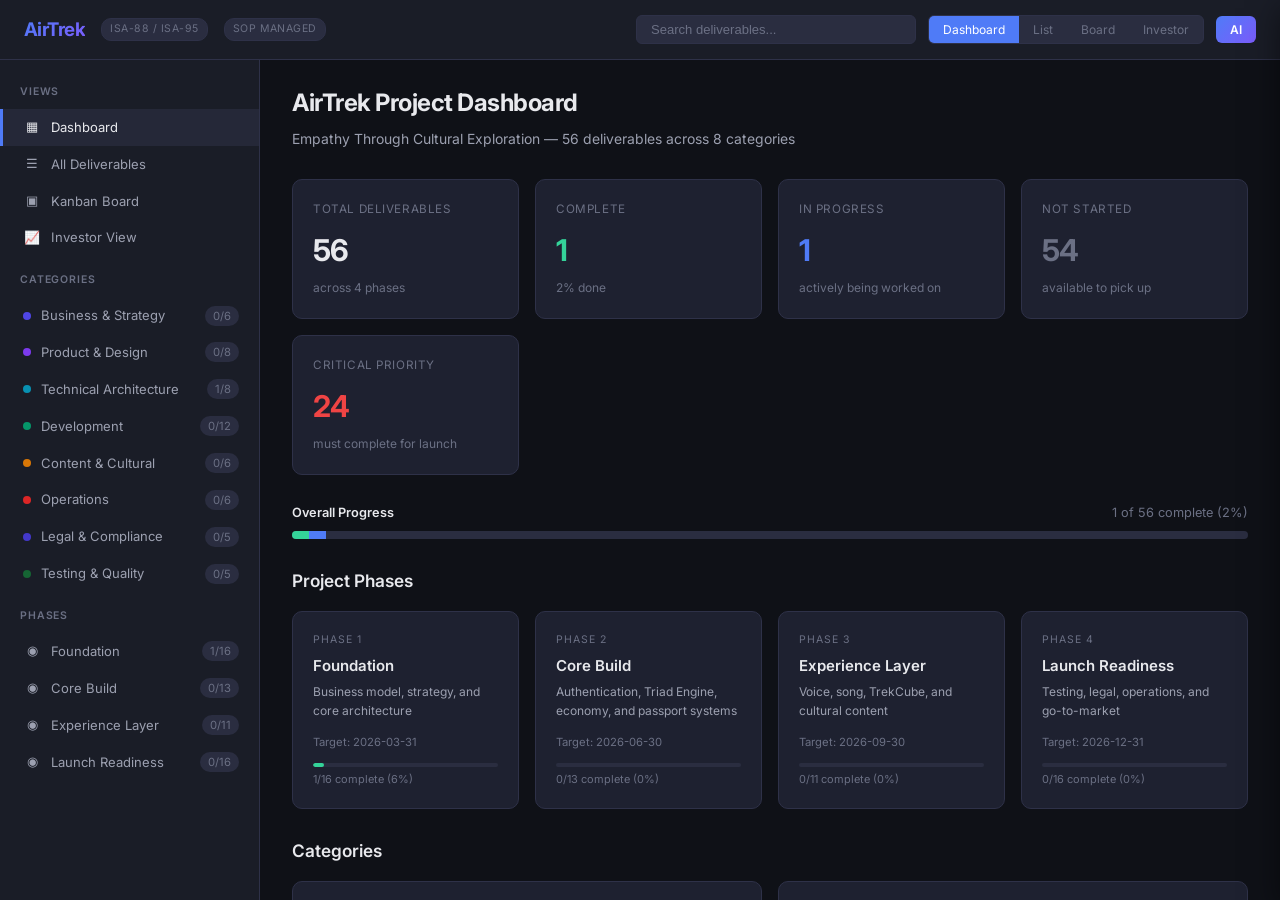
==== app/index.html @ cd808264 "Add AirTrek enterprise task tracker with ISA-88/ISA-95 SOP governance Enterprise web application sui" ====
<!DOCTYPE html>
<html lang="en">
<head>
  <meta charset="UTF-8">
  <meta name="viewport" content="width=device-width, initial-scale=1.0">
  <title>AirTrek — Enterprise Task Tracker</title>
  <link rel="preconnect" href="https://fonts.googleapis.com">
  <link rel="preconnect" href="https://fonts.gstatic.com" crossorigin>
  <link href="https://fonts.googleapis.com/css2?family=Inter:wght@400;500;600;700&family=JetBrains+Mono:wght@400;500&display=swap" rel="stylesheet">
  <link rel="stylesheet" href="css/styles.css">
  <link rel="stylesheet" href="css/chat.css">
</head>
<body>
  <div class="app-container">
    <!-- Top Bar -->
    <header class="topbar">
      <div class="topbar-left">
        <span class="topbar-logo">AirTrek</span>
        <span class="topbar-badge">ISA-88 / ISA-95</span>
        <span class="topbar-badge">SOP Managed</span>
      </div>
      <div class="topbar-right">
        <input type="text" class="topbar-search" placeholder="Search deliverables...">
        <div class="view-toggle">
          <button data-view="dashboard" class="active">Dashboard</button>
          <button data-view="list">List</button>
          <button data-view="kanban">Board</button>
          <button data-view="investor">Investor</button>
        </div>
        <button class="chat-toggle-btn" id="chatToggle" title="AI Assistant">AI</button>
      </div>
    </header>

    <!-- Sidebar -->
    <nav class="sidebar"></nav>

    <!-- Main Content -->
    <main class="main-content"></main>
  </div>

  <!-- Detail Panel -->
  <div class="detail-overlay"></div>
  <div class="detail-panel">
    <div class="detail-header">
      <div>
        <div class="detail-title"></div>
        <div class="detail-id"></div>
      </div>
      <button class="detail-close">&times;</button>
    </div>
    <div class="detail-body"></div>
  </div>

  <!-- Chat Window -->
  <div class="chat-window" id="chatWindow">
    <div class="chat-header">
      <span class="chat-title">AirTrek AI Assistant</span>
      <span class="chat-badge">WebLLM</span>
      <button class="chat-close" id="chatClose">&times;</button>
    </div>
    <div class="chat-messages" id="chatMessages">
      <div class="chat-msg system">
        <div class="chat-msg-content">
          Welcome to the AirTrek AI Assistant. I can help you understand
          deliverables, ISA-88 control narratives, project status, and
          the AirTrek architecture. Ask me anything about the project.
        </div>
      </div>
    </div>
    <div class="chat-input-area">
      <input type="text" class="chat-input" id="chatInput"
             placeholder="Ask about AirTrek deliverables...">
      <button class="chat-send" id="chatSend">Send</button>
    </div>
    <div class="chat-status" id="chatStatus">Ready</div>
  </div>

  <script src="js/app.js"></script>
  <script src="js/chat.js"></script>
</body>
</html>
---- app/css/styles.css ----
/* ============================================================
   AIRTREK ENTERPRISE TASK TRACKER
   Custom Application Suite
   ============================================================ */

/* --- Reset & Base --- */
*, *::before, *::after {
  box-sizing: border-box;
  margin: 0;
  padding: 0;
}

:root {
  --bg-primary: #0f1117;
  --bg-secondary: #1a1d27;
  --bg-card: #1e2130;
  --bg-hover: #252838;
  --bg-accent: #2a2d40;
  --border: #2e3148;
  --border-light: #3a3d52;
  --text-primary: #e8e9ed;
  --text-secondary: #9ca0b0;
  --text-muted: #6b7084;
  --accent-blue: #4F7BF7;
  --accent-purple: #7C5CFC;
  --accent-green: #34D399;
  --accent-orange: #F59E0B;
  --accent-red: #EF4444;
  --accent-cyan: #06B6D4;
  --accent-pink: #EC4899;
  --status-not-started: #6b7084;
  --status-in-progress: #4F7BF7;
  --status-complete: #34D399;
  --status-on-hold: #F59E0B;
  --status-in-review: #7C5CFC;
  --priority-critical: #EF4444;
  --priority-high: #F59E0B;
  --priority-medium: #4F7BF7;
  --priority-low: #6b7084;
  --radius-sm: 6px;
  --radius-md: 10px;
  --radius-lg: 16px;
  --shadow-sm: 0 1px 3px rgba(0,0,0,0.3);
  --shadow-md: 0 4px 12px rgba(0,0,0,0.4);
  --shadow-lg: 0 8px 30px rgba(0,0,0,0.5);
  --transition: 0.2s ease;
  --font-sans: 'Inter', -apple-system, BlinkMacSystemFont, 'Segoe UI', sans-serif;
  --font-mono: 'JetBrains Mono', 'Fira Code', monospace;
}

html {
  font-size: 15px;
  scroll-behavior: smooth;
}

body {
  font-family: var(--font-sans);
  background: var(--bg-primary);
  color: var(--text-primary);
  line-height: 1.6;
  min-height: 100vh;
  overflow-x: hidden;
}

a { color: var(--accent-blue); text-decoration: none; }
a:hover { text-decoration: underline; }

/* --- Layout --- */
.app-container {
  display: grid;
  grid-template-columns: 260px 1fr;
  grid-template-rows: 60px 1fr;
  min-height: 100vh;
}

/* --- Top Bar --- */
.topbar {
  grid-column: 1 / -1;
  background: var(--bg-secondary);
  border-bottom: 1px solid var(--border);
  display: flex;
  align-items: center;
  justify-content: space-between;
  padding: 0 24px;
  z-index: 100;
}

.topbar-left {
  display: flex;
  align-items: center;
  gap: 16px;
}

.topbar-logo {
  font-size: 1.25rem;
  font-weight: 700;
  letter-spacing: -0.03em;
  background: linear-gradient(135deg, var(--accent-blue), var(--accent-purple));
  -webkit-background-clip: text;
  background-clip: text;
  -webkit-text-fill-color: transparent;
}

.topbar-badge {
  font-size: 0.7rem;
  padding: 2px 8px;
  border-radius: 10px;
  background: var(--bg-accent);
  color: var(--text-muted);
  border: 1px solid var(--border);
  text-transform: uppercase;
  letter-spacing: 0.05em;
}

.topbar-right {
  display: flex;
  align-items: center;
  gap: 12px;
}

.topbar-search {
  background: var(--bg-accent);
  border: 1px solid var(--border);
  border-radius: var(--radius-sm);
  padding: 6px 14px;
  color: var(--text-primary);
  font-size: 0.87rem;
  width: 280px;
  outline: none;
  transition: border-color var(--transition);
}

.topbar-search:focus {
  border-color: var(--accent-blue);
}

.topbar-search::placeholder {
  color: var(--text-muted);
}

/* --- View Toggle --- */
.view-toggle {
  display: flex;
  background: var(--bg-accent);
  border-radius: var(--radius-sm);
  border: 1px solid var(--border);
  overflow: hidden;
}

.view-toggle button {
  background: none;
  border: none;
  color: var(--text-muted);
  padding: 6px 14px;
  font-size: 0.8rem;
  cursor: pointer;
  transition: all var(--transition);
  font-family: var(--font-sans);
}

.view-toggle button:hover {
  color: var(--text-secondary);
  background: var(--bg-hover);
}

.view-toggle button.active {
  background: var(--accent-blue);
  color: white;
}

/* --- Sidebar --- */
.sidebar {
  background: var(--bg-secondary);
  border-right: 1px solid var(--border);
  padding: 16px 0;
  overflow-y: auto;
}

.sidebar-section {
  margin-bottom: 8px;
}

.sidebar-section-title {
  font-size: 0.7rem;
  text-transform: uppercase;
  letter-spacing: 0.08em;
  color: var(--text-muted);
  padding: 8px 20px;
  font-weight: 600;
}

.sidebar-item {
  display: flex;
  align-items: center;
  gap: 10px;
  padding: 8px 20px;
  cursor: pointer;
  transition: all var(--transition);
  font-size: 0.87rem;
  color: var(--text-secondary);
  border-left: 3px solid transparent;
}

.sidebar-item:hover {
  background: var(--bg-hover);
  color: var(--text-primary);
}

.sidebar-item.active {
  background: var(--bg-hover);
  color: var(--text-primary);
  border-left-color: var(--accent-blue);
}

.sidebar-item .count {
  margin-left: auto;
  font-size: 0.75rem;
  color: var(--text-muted);
  background: var(--bg-accent);
  padding: 1px 8px;
  border-radius: 10px;
}

.sidebar-dot {
  width: 8px;
  height: 8px;
  border-radius: 50%;
  flex-shrink: 0;
}

.sidebar-icon {
  width: 18px;
  height: 18px;
  display: flex;
  align-items: center;
  justify-content: center;
  font-size: 0.85rem;
  flex-shrink: 0;
}

/* --- Main Content --- */
.main-content {
  padding: 24px 32px;
  overflow-y: auto;
  max-height: calc(100vh - 60px);
}

/* --- Dashboard View --- */
.dashboard-header {
  margin-bottom: 28px;
}

.dashboard-header h1 {
  font-size: 1.6rem;
  font-weight: 700;
  letter-spacing: -0.02em;
  margin-bottom: 6px;
}

.dashboard-header p {
  color: var(--text-secondary);
  font-size: 0.93rem;
}

/* --- Stat Cards --- */
.stats-grid {
  display: grid;
  grid-template-columns: repeat(auto-fit, minmax(200px, 1fr));
  gap: 16px;
  margin-bottom: 28px;
}

.stat-card {
  background: var(--bg-card);
  border: 1px solid var(--border);
  border-radius: var(--radius-md);
  padding: 20px;
  transition: all var(--transition);
}

.stat-card:hover {
  border-color: var(--border-light);
  transform: translateY(-1px);
}

.stat-label {
  font-size: 0.78rem;
  color: var(--text-muted);
  text-transform: uppercase;
  letter-spacing: 0.05em;
  margin-bottom: 8px;
}

.stat-value {
  font-size: 2rem;
  font-weight: 700;
  letter-spacing: -0.03em;
}

.stat-sub {
  font-size: 0.8rem;
  color: var(--text-muted);
  margin-top: 4px;
}

/* --- Progress Bar --- */
.progress-bar-container {
  margin-bottom: 28px;
}

.progress-bar-label {
  display: flex;
  justify-content: space-between;
  margin-bottom: 8px;
  font-size: 0.85rem;
}

.progress-bar-label span:first-child {
  font-weight: 600;
}

.progress-bar-label span:last-child {
  color: var(--text-muted);
}

.progress-bar {
  height: 8px;
  background: var(--bg-accent);
  border-radius: 4px;
  overflow: hidden;
  display: flex;
}

.progress-segment {
  height: 100%;
  transition: width 0.5s ease;
}

.progress-segment.complete { background: var(--accent-green); }
.progress-segment.in-progress { background: var(--accent-blue); }
.progress-segment.in-review { background: var(--accent-purple); }

/* --- Phase Timeline --- */
.phase-timeline {
  display: grid;
  grid-template-columns: repeat(4, 1fr);
  gap: 16px;
  margin-bottom: 28px;
}

.phase-card {
  background: var(--bg-card);
  border: 1px solid var(--border);
  border-radius: var(--radius-md);
  padding: 20px;
  position: relative;
  cursor: pointer;
  transition: all var(--transition);
}

.phase-card:hover {
  border-color: var(--accent-blue);
  transform: translateY(-2px);
}

.phase-card.active {
  border-color: var(--accent-blue);
  box-shadow: 0 0 0 1px var(--accent-blue);
}

.phase-number {
  font-size: 0.7rem;
  color: var(--text-muted);
  text-transform: uppercase;
  letter-spacing: 0.1em;
  margin-bottom: 6px;
}

.phase-name {
  font-size: 1rem;
  font-weight: 600;
  margin-bottom: 4px;
}

.phase-desc {
  font-size: 0.8rem;
  color: var(--text-secondary);
  margin-bottom: 12px;
}

.phase-target {
  font-size: 0.75rem;
  color: var(--text-muted);
}

.phase-progress {
  margin-top: 12px;
}

.phase-progress-bar {
  height: 4px;
  background: var(--bg-accent);
  border-radius: 2px;
  overflow: hidden;
}

.phase-progress-fill {
  height: 100%;
  background: var(--accent-green);
  border-radius: 2px;
  transition: width 0.5s ease;
}

.phase-progress-text {
  font-size: 0.73rem;
  color: var(--text-muted);
  margin-top: 4px;
}

/* --- Category Cards --- */
.category-grid {
  display: grid;
  grid-template-columns: repeat(auto-fill, minmax(320px, 1fr));
  gap: 16px;
  margin-bottom: 28px;
}

.category-card {
  background: var(--bg-card);
  border: 1px solid var(--border);
  border-radius: var(--radius-md);
  padding: 20px;
  cursor: pointer;
  transition: all var(--transition);
}

.category-card:hover {
  border-color: var(--border-light);
  transform: translateY(-2px);
  box-shadow: var(--shadow-md);
}

.category-card-header {
  display: flex;
  align-items: center;
  gap: 12px;
  margin-bottom: 10px;
}

.category-icon {
  width: 36px;
  height: 36px;
  border-radius: var(--radius-sm);
  display: flex;
  align-items: center;
  justify-content: center;
  font-size: 1.1rem;
  flex-shrink: 0;
}

.category-title {
  font-weight: 600;
  font-size: 1rem;
}

.category-desc {
  font-size: 0.83rem;
  color: var(--text-secondary);
  margin-bottom: 14px;
  line-height: 1.5;
}

.category-stats {
  display: flex;
  gap: 12px;
  margin-bottom: 12px;
}

.category-stat {
  font-size: 0.78rem;
  display: flex;
  align-items: center;
  gap: 4px;
}

.category-stat .dot {
  width: 6px;
  height: 6px;
  border-radius: 50%;
}

.category-progress {
  height: 4px;
  background: var(--bg-accent);
  border-radius: 2px;
  overflow: hidden;
}

.category-progress-fill {
  height: 100%;
  border-radius: 2px;
  transition: width 0.5s ease;
}

.category-audience {
  display: flex;
  gap: 6px;
  margin-top: 10px;
  flex-wrap: wrap;
}

.audience-tag {
  font-size: 0.68rem;
  padding: 2px 8px;
  border-radius: 10px;
  background: var(--bg-accent);
  color: var(--text-muted);
  border: 1px solid var(--border);
  text-transform: capitalize;
}

/* --- Deliverable List --- */
.section-header {
  display: flex;
  align-items: center;
  justify-content: space-between;
  margin-bottom: 16px;
  margin-top: 8px;
}

.section-title {
  font-size: 1.15rem;
  font-weight: 600;
}

.section-count {
  font-size: 0.83rem;
  color: var(--text-muted);
}

.filter-bar {
  display: flex;
  gap: 8px;
  margin-bottom: 16px;
  flex-wrap: wrap;
}

.filter-btn {
  background: var(--bg-accent);
  border: 1px solid var(--border);
  border-radius: var(--radius-sm);
  padding: 5px 14px;
  font-size: 0.8rem;
  color: var(--text-secondary);
  cursor: pointer;
  transition: all var(--transition);
  font-family: var(--font-sans);
}

.filter-btn:hover {
  border-color: var(--border-light);
  color: var(--text-primary);
}

.filter-btn.active {
  background: var(--accent-blue);
  border-color: var(--accent-blue);
  color: white;
}

/* --- Deliverable Table --- */
.deliverable-table {
  width: 100%;
  border-collapse: separate;
  border-spacing: 0;
}

.deliverable-table th {
  text-align: left;
  font-size: 0.73rem;
  text-transform: uppercase;
  letter-spacing: 0.06em;
  color: var(--text-muted);
  padding: 10px 14px;
  border-bottom: 1px solid var(--border);
  font-weight: 600;
  white-space: nowrap;
  cursor: pointer;
  user-select: none;
}

.deliverable-table th:hover {
  color: var(--text-secondary);
}

.deliverable-table td {
  padding: 12px 14px;
  border-bottom: 1px solid var(--border);
  font-size: 0.87rem;
  vertical-align: middle;
}

.deliverable-table tr {
  transition: background var(--transition);
  cursor: pointer;
}

.deliverable-table tbody tr:hover {
  background: var(--bg-hover);
}

.deliverable-id {
  font-family: var(--font-mono);
  font-size: 0.78rem;
  color: var(--text-muted);
}

.deliverable-title-cell {
  font-weight: 500;
}

.deliverable-title-cell .subtitle {
  font-size: 0.78rem;
  color: var(--text-muted);
  font-weight: 400;
  margin-top: 2px;
}

/* --- Status Badge --- */
.status-badge {
  display: inline-flex;
  align-items: center;
  gap: 5px;
  padding: 3px 10px;
  border-radius: 12px;
  font-size: 0.75rem;
  font-weight: 500;
  white-space: nowrap;
}

.status-badge .dot {
  width: 6px;
  height: 6px;
  border-radius: 50%;
}

.status-badge.not-started { background: rgba(107,112,132,0.15); color: var(--status-not-started); }
.status-badge.not-started .dot { background: var(--status-not-started); }

.status-badge.in-progress { background: rgba(79,123,247,0.15); color: var(--status-in-progress); }
.status-badge.in-progress .dot { background: var(--status-in-progress); }

.status-badge.complete { background: rgba(52,211,153,0.15); color: var(--status-complete); }
.status-badge.complete .dot { background: var(--status-complete); }

.status-badge.on-hold { background: rgba(245,158,11,0.15); color: var(--status-on-hold); }
.status-badge.on-hold .dot { background: var(--status-on-hold); }

.status-badge.in-review { background: rgba(124,92,252,0.15); color: var(--status-in-review); }
.status-badge.in-review .dot { background: var(--status-in-review); }

/* --- Priority Badge --- */
.priority-badge {
  font-size: 0.73rem;
  padding: 2px 8px;
  border-radius: 4px;
  font-weight: 500;
  text-transform: capitalize;
}

.priority-badge.critical { background: rgba(239,68,68,0.15); color: var(--priority-critical); }
.priority-badge.high { background: rgba(245,158,11,0.15); color: var(--priority-high); }
.priority-badge.medium { background: rgba(79,123,247,0.15); color: var(--priority-medium); }
.priority-badge.low { background: rgba(107,112,132,0.15); color: var(--priority-low); }

/* --- Effort Badge --- */
.effort-badge {
  font-size: 0.73rem;
  color: var(--text-muted);
}

/* --- Detail Panel (Slide Over) --- */
.detail-overlay {
  position: fixed;
  inset: 0;
  background: rgba(0,0,0,0.5);
  z-index: 200;
  opacity: 0;
  pointer-events: none;
  transition: opacity var(--transition);
}

.detail-overlay.open {
  opacity: 1;
  pointer-events: all;
}

.detail-panel {
  position: fixed;
  top: 0;
  right: 0;
  width: 560px;
  max-width: 90vw;
  height: 100vh;
  background: var(--bg-secondary);
  border-left: 1px solid var(--border);
  z-index: 201;
  transform: translateX(100%);
  transition: transform 0.3s ease;
  overflow-y: auto;
  box-shadow: var(--shadow-lg);
}

.detail-panel.open {
  transform: translateX(0);
}

.detail-header {
  padding: 20px 24px;
  border-bottom: 1px solid var(--border);
  display: flex;
  align-items: flex-start;
  justify-content: space-between;
  gap: 16px;
  position: sticky;
  top: 0;
  background: var(--bg-secondary);
  z-index: 1;
}

.detail-close {
  background: none;
  border: none;
  color: var(--text-muted);
  cursor: pointer;
  font-size: 1.2rem;
  padding: 4px;
  line-height: 1;
  flex-shrink: 0;
}

.detail-close:hover {
  color: var(--text-primary);
}

.detail-title {
  font-size: 1.2rem;
  font-weight: 600;
  line-height: 1.3;
}

.detail-id {
  font-family: var(--font-mono);
  font-size: 0.78rem;
  color: var(--text-muted);
  margin-top: 4px;
}

.detail-body {
  padding: 24px;
}

.detail-section {
  margin-bottom: 24px;
}

.detail-section-title {
  font-size: 0.73rem;
  text-transform: uppercase;
  letter-spacing: 0.08em;
  color: var(--text-muted);
  margin-bottom: 8px;
  font-weight: 600;
}

.detail-meta-grid {
  display: grid;
  grid-template-columns: 1fr 1fr;
  gap: 16px;
}

.detail-meta-item label {
  display: block;
  font-size: 0.73rem;
  text-transform: uppercase;
  letter-spacing: 0.06em;
  color: var(--text-muted);
  margin-bottom: 4px;
  font-weight: 600;
}

.detail-description {
  font-size: 0.9rem;
  color: var(--text-secondary);
  line-height: 1.6;
}

.detail-plain-language {
  background: var(--bg-card);
  border: 1px solid var(--border);
  border-radius: var(--radius-md);
  padding: 16px;
  font-size: 0.88rem;
  color: var(--text-primary);
  line-height: 1.6;
}

.detail-plain-language::before {
  content: "In plain language:";
  display: block;
  font-size: 0.73rem;
  text-transform: uppercase;
  letter-spacing: 0.06em;
  color: var(--accent-cyan);
  margin-bottom: 6px;
  font-weight: 600;
}

.detail-tags {
  display: flex;
  gap: 6px;
  flex-wrap: wrap;
}

.detail-tag {
  font-size: 0.73rem;
  padding: 3px 10px;
  border-radius: 12px;
  background: var(--bg-accent);
  color: var(--text-muted);
  border: 1px solid var(--border);
}

.detail-dependency {
  display: flex;
  align-items: center;
  gap: 8px;
  padding: 8px 12px;
  background: var(--bg-card);
  border: 1px solid var(--border);
  border-radius: var(--radius-sm);
  margin-bottom: 6px;
  font-size: 0.85rem;
  cursor: pointer;
  transition: all var(--transition);
}

.detail-dependency:hover {
  border-color: var(--border-light);
  background: var(--bg-hover);
}

.detail-dependency .dep-status {
  width: 8px;
  height: 8px;
  border-radius: 50%;
  flex-shrink: 0;
}

/* --- Control Narrative in detail --- */
.cn-list {
  display: flex;
  flex-direction: column;
  gap: 6px;
}

.cn-item {
  display: flex;
  align-items: center;
  gap: 10px;
  padding: 8px 12px;
  background: var(--bg-card);
  border: 1px solid var(--border);
  border-radius: var(--radius-sm);
  font-size: 0.83rem;
}

.cn-item-id {
  font-family: var(--font-mono);
  font-size: 0.73rem;
  color: var(--accent-cyan);
  white-space: nowrap;
}

.cn-item-name {
  color: var(--text-primary);
}

.cn-item-trigger {
  margin-left: auto;
  font-size: 0.73rem;
  color: var(--text-muted);
  font-family: var(--font-mono);
}

/* --- Kanban View --- */
.kanban-container {
  display: flex;
  gap: 16px;
  overflow-x: auto;
  padding-bottom: 16px;
}

.kanban-column {
  min-width: 300px;
  max-width: 340px;
  flex-shrink: 0;
}

.kanban-column-header {
  display: flex;
  align-items: center;
  gap: 8px;
  padding: 12px 0;
  margin-bottom: 8px;
  border-bottom: 2px solid var(--border);
}

.kanban-column-header .dot {
  width: 10px;
  height: 10px;
  border-radius: 50%;
}

.kanban-column-header h3 {
  font-size: 0.87rem;
  font-weight: 600;
}

.kanban-column-header .count {
  font-size: 0.78rem;
  color: var(--text-muted);
  margin-left: auto;
}

.kanban-card {
  background: var(--bg-card);
  border: 1px solid var(--border);
  border-radius: var(--radius-md);
  padding: 14px 16px;
  margin-bottom: 8px;
  cursor: pointer;
  transition: all var(--transition);
}

.kanban-card:hover {
  border-color: var(--border-light);
  transform: translateY(-1px);
  box-shadow: var(--shadow-sm);
}

.kanban-card-id {
  font-family: var(--font-mono);
  font-size: 0.7rem;
  color: var(--text-muted);
  margin-bottom: 4px;
}

.kanban-card-title {
  font-size: 0.87rem;
  font-weight: 500;
  margin-bottom: 8px;
}

.kanban-card-meta {
  display: flex;
  align-items: center;
  gap: 8px;
}

.kanban-card-category {
  font-size: 0.7rem;
  padding: 2px 8px;
  border-radius: 8px;
  color: white;
}

/* --- Investor View --- */
.investor-hero {
  background: linear-gradient(135deg, rgba(79,123,247,0.1), rgba(124,92,252,0.1));
  border: 1px solid var(--border);
  border-radius: var(--radius-lg);
  padding: 40px;
  margin-bottom: 32px;
  text-align: center;
}

.investor-hero h1 {
  font-size: 2rem;
  font-weight: 700;
  margin-bottom: 10px;
  letter-spacing: -0.03em;
}

.investor-hero p {
  font-size: 1.05rem;
  color: var(--text-secondary);
  max-width: 600px;
  margin: 0 auto;
}

.investor-kpi-grid {
  display: grid;
  grid-template-columns: repeat(4, 1fr);
  gap: 16px;
  margin-bottom: 32px;
}

.investor-kpi {
  background: var(--bg-card);
  border: 1px solid var(--border);
  border-radius: var(--radius-md);
  padding: 24px;
  text-align: center;
}

.investor-kpi .value {
  font-size: 2.4rem;
  font-weight: 700;
  letter-spacing: -0.03em;
}

.investor-kpi .label {
  font-size: 0.83rem;
  color: var(--text-muted);
  margin-top: 4px;
}

.investor-roadmap {
  margin-bottom: 32px;
}

.investor-roadmap h2 {
  font-size: 1.3rem;
  font-weight: 600;
  margin-bottom: 20px;
}

.roadmap-phase {
  display: flex;
  gap: 20px;
  margin-bottom: 20px;
  align-items: flex-start;
}

.roadmap-marker {
  display: flex;
  flex-direction: column;
  align-items: center;
  gap: 0;
  flex-shrink: 0;
  width: 40px;
}

.roadmap-dot {
  width: 16px;
  height: 16px;
  border-radius: 50%;
  border: 3px solid var(--border);
  background: var(--bg-secondary);
  flex-shrink: 0;
}

.roadmap-dot.active {
  border-color: var(--accent-blue);
  background: var(--accent-blue);
}

.roadmap-dot.complete {
  border-color: var(--accent-green);
  background: var(--accent-green);
}

.roadmap-line {
  width: 2px;
  height: 60px;
  background: var(--border);
}

.roadmap-content {
  flex: 1;
  background: var(--bg-card);
  border: 1px solid var(--border);
  border-radius: var(--radius-md);
  padding: 20px;
}

.roadmap-content h3 {
  font-size: 1rem;
  font-weight: 600;
  margin-bottom: 4px;
}

.roadmap-content p {
  font-size: 0.87rem;
  color: var(--text-secondary);
  margin-bottom: 10px;
}

.roadmap-content .date {
  font-size: 0.78rem;
  color: var(--text-muted);
}

/* --- Scrollbar --- */
::-webkit-scrollbar {
  width: 6px;
  height: 6px;
}

::-webkit-scrollbar-track {
  background: transparent;
}

::-webkit-scrollbar-thumb {
  background: var(--border);
  border-radius: 3px;
}

::-webkit-scrollbar-thumb:hover {
  background: var(--border-light);
}

/* --- Responsive --- */
@media (max-width: 1024px) {
  .app-container {
    grid-template-columns: 1fr;
  }
  .sidebar {
    display: none;
  }
  .phase-timeline {
    grid-template-columns: repeat(2, 1fr);
  }
  .investor-kpi-grid {
    grid-template-columns: repeat(2, 1fr);
  }
}

@media (max-width: 768px) {
  .main-content {
    padding: 16px;
  }
  .phase-timeline {
    grid-template-columns: 1fr;
  }
  .category-grid {
    grid-template-columns: 1fr;
  }
  .investor-kpi-grid {
    grid-template-columns: 1fr 1fr;
  }
  .detail-panel {
    width: 100vw;
  }
  .topbar-search {
    width: 160px;
  }
}

/* --- Empty State --- */
.empty-state {
  text-align: center;
  padding: 60px 20px;
  color: var(--text-muted);
}

.empty-state h3 {
  font-size: 1.1rem;
  margin-bottom: 8px;
  color: var(--text-secondary);
}

/* --- Loading Animation --- */
@keyframes fadeIn {
  from { opacity: 0; transform: translateY(8px); }
  to { opacity: 1; transform: translateY(0); }
}

.animate-in {
  animation: fadeIn 0.3s ease forwards;
}

.animate-in:nth-child(1) { animation-delay: 0.02s; }
.animate-in:nth-child(2) { animation-delay: 0.04s; }
.animate-in:nth-child(3) { animation-delay: 0.06s; }
.animate-in:nth-child(4) { animation-delay: 0.08s; }
.animate-in:nth-child(5) { animation-delay: 0.1s; }
.animate-in:nth-child(6) { animation-delay: 0.12s; }
.animate-in:nth-child(7) { animation-delay: 0.14s; }
.animate-in:nth-child(8) { animation-delay: 0.16s; }
---- app/css/chat.css ----
/* ============================================================
   AIRTREK — AI Chat Window Styles
   WebLLM Agent Interface
   ============================================================ */

.chat-toggle-btn {
  background: linear-gradient(135deg, var(--accent-blue), var(--accent-purple));
  border: none;
  color: white;
  padding: 6px 14px;
  border-radius: var(--radius-sm);
  font-size: 0.8rem;
  font-weight: 600;
  cursor: pointer;
  font-family: var(--font-sans);
  transition: all var(--transition);
}

.chat-toggle-btn:hover {
  opacity: 0.9;
  transform: scale(1.02);
}

/* --- Chat Window --- */
.chat-window {
  position: fixed;
  bottom: 20px;
  right: 20px;
  width: 400px;
  max-width: calc(100vw - 40px);
  height: 520px;
  max-height: calc(100vh - 100px);
  background: var(--bg-secondary);
  border: 1px solid var(--border);
  border-radius: var(--radius-lg);
  box-shadow: var(--shadow-lg);
  z-index: 300;
  display: none;
  flex-direction: column;
  overflow: hidden;
}

.chat-window.open {
  display: flex;
}

.chat-header {
  display: flex;
  align-items: center;
  gap: 8px;
  padding: 14px 16px;
  border-bottom: 1px solid var(--border);
  background: var(--bg-card);
  flex-shrink: 0;
}

.chat-title {
  font-weight: 600;
  font-size: 0.9rem;
}

.chat-badge {
  font-size: 0.65rem;
  padding: 2px 6px;
  border-radius: 8px;
  background: rgba(79,123,247,0.15);
  color: var(--accent-blue);
  font-weight: 600;
  text-transform: uppercase;
  letter-spacing: 0.05em;
}

.chat-close {
  margin-left: auto;
  background: none;
  border: none;
  color: var(--text-muted);
  cursor: pointer;
  font-size: 1.2rem;
  padding: 2px 6px;
  line-height: 1;
}

.chat-close:hover {
  color: var(--text-primary);
}

/* --- Messages --- */
.chat-messages {
  flex: 1;
  overflow-y: auto;
  padding: 16px;
  display: flex;
  flex-direction: column;
  gap: 12px;
}

.chat-msg {
  display: flex;
  flex-direction: column;
  max-width: 85%;
}

.chat-msg.user {
  align-self: flex-end;
}

.chat-msg.assistant,
.chat-msg.system {
  align-self: flex-start;
}

.chat-msg-content {
  padding: 10px 14px;
  border-radius: 12px;
  font-size: 0.85rem;
  line-height: 1.5;
  word-wrap: break-word;
}

.chat-msg.user .chat-msg-content {
  background: var(--accent-blue);
  color: white;
  border-bottom-right-radius: 4px;
}

.chat-msg.assistant .chat-msg-content {
  background: var(--bg-card);
  border: 1px solid var(--border);
  color: var(--text-primary);
  border-bottom-left-radius: 4px;
}

.chat-msg.system .chat-msg-content {
  background: rgba(6,182,212,0.08);
  border: 1px solid rgba(6,182,212,0.2);
  color: var(--text-secondary);
  font-size: 0.8rem;
  border-radius: 8px;
  max-width: 100%;
}

.chat-msg-label {
  font-size: 0.68rem;
  color: var(--text-muted);
  margin-bottom: 4px;
  text-transform: uppercase;
  letter-spacing: 0.05em;
  font-weight: 600;
}

.chat-msg.user .chat-msg-label {
  text-align: right;
}

/* --- Typing indicator --- */
.chat-typing {
  display: flex;
  gap: 4px;
  padding: 10px 14px;
  background: var(--bg-card);
  border: 1px solid var(--border);
  border-radius: 12px;
  border-bottom-left-radius: 4px;
  align-self: flex-start;
}

.chat-typing span {
  width: 6px;
  height: 6px;
  border-radius: 50%;
  background: var(--text-muted);
  animation: chatTyping 1.2s infinite;
}

.chat-typing span:nth-child(2) { animation-delay: 0.2s; }
.chat-typing span:nth-child(3) { animation-delay: 0.4s; }

@keyframes chatTyping {
  0%, 60%, 100% { opacity: 0.3; transform: scale(0.8); }
  30% { opacity: 1; transform: scale(1); }
}

/* --- Input --- */
.chat-input-area {
  display: flex;
  gap: 8px;
  padding: 12px 16px;
  border-top: 1px solid var(--border);
  background: var(--bg-card);
  flex-shrink: 0;
}

.chat-input {
  flex: 1;
  background: var(--bg-accent);
  border: 1px solid var(--border);
  border-radius: var(--radius-sm);
  padding: 8px 12px;
  color: var(--text-primary);
  font-size: 0.85rem;
  font-family: var(--font-sans);
  outline: none;
  transition: border-color var(--transition);
}

.chat-input:focus {
  border-color: var(--accent-blue);
}

.chat-input::placeholder {
  color: var(--text-muted);
}

.chat-send {
  background: var(--accent-blue);
  border: none;
  color: white;
  padding: 8px 16px;
  border-radius: var(--radius-sm);
  font-size: 0.83rem;
  font-weight: 500;
  cursor: pointer;
  font-family: var(--font-sans);
  transition: all var(--transition);
  white-space: nowrap;
}

.chat-send:hover {
  background: #3d6ce6;
}

.chat-send:disabled {
  opacity: 0.5;
  cursor: not-allowed;
}

/* --- Status bar --- */
.chat-status {
  font-size: 0.68rem;
  padding: 4px 16px 6px;
  color: var(--text-muted);
  background: var(--bg-card);
  border-top: 1px solid var(--border);
  text-align: center;
  flex-shrink: 0;
}

.chat-status.loading {
  color: var(--accent-orange);
}

.chat-status.ready {
  color: var(--accent-green);
}

.chat-status.error {
  color: var(--accent-red);
}

/* --- Code blocks in chat --- */
.chat-msg-content pre {
  background: var(--bg-primary);
  border: 1px solid var(--border);
  border-radius: 6px;
  padding: 8px 10px;
  font-family: var(--font-mono);
  font-size: 0.78rem;
  overflow-x: auto;
  margin: 6px 0;
}

.chat-msg-content code {
  font-family: var(--font-mono);
  font-size: 0.8rem;
  background: rgba(0,0,0,0.2);
  padding: 1px 4px;
  border-radius: 3px;
}

/* --- Responsive --- */
@media (max-width: 768px) {
  .chat-window {
    bottom: 0;
    right: 0;
    width: 100vw;
    height: 60vh;
    border-radius: var(--radius-lg) var(--radius-lg) 0 0;
    max-width: 100vw;
  }
}
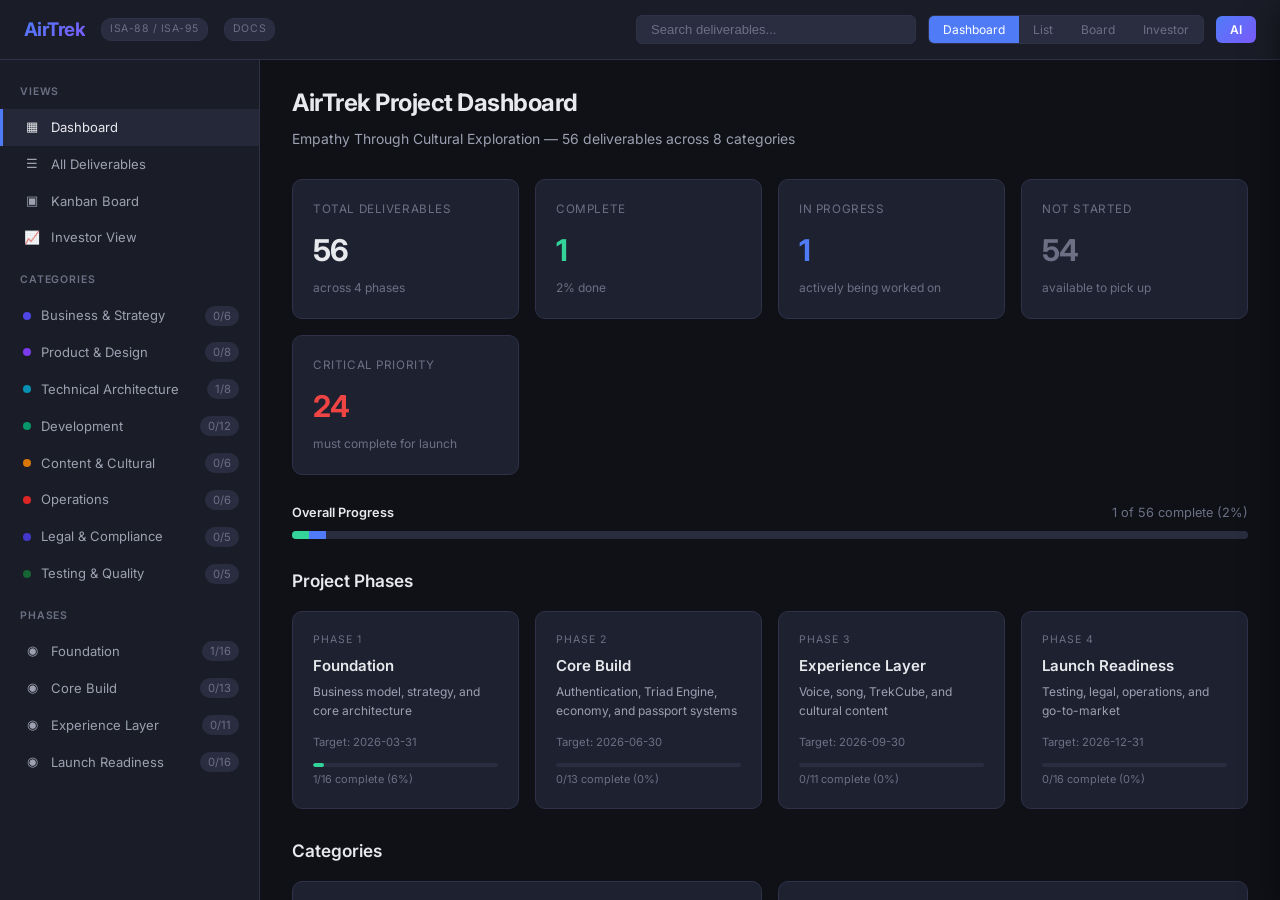
==== commit 271adebc: "Add GitHub Pages landing page, markdown document viewer, and site routing Root index.html provides l" ====
--- a/app/index.html
+++ b/app/index.html
@@ -15,9 +15,9 @@
     <!-- Top Bar -->
     <header class="topbar">
       <div class="topbar-left">
-        <span class="topbar-logo">AirTrek</span>
+        <a href="../index.html" style="text-decoration:none"><span class="topbar-logo">AirTrek</span></a>
         <span class="topbar-badge">ISA-88 / ISA-95</span>
-        <span class="topbar-badge">SOP Managed</span>
+        <a href="../docs.html" class="topbar-badge" style="text-decoration:none;cursor:pointer;">Docs</a>
       </div>
       <div class="topbar-right">
         <input type="text" class="topbar-search" placeholder="Search deliverables...">
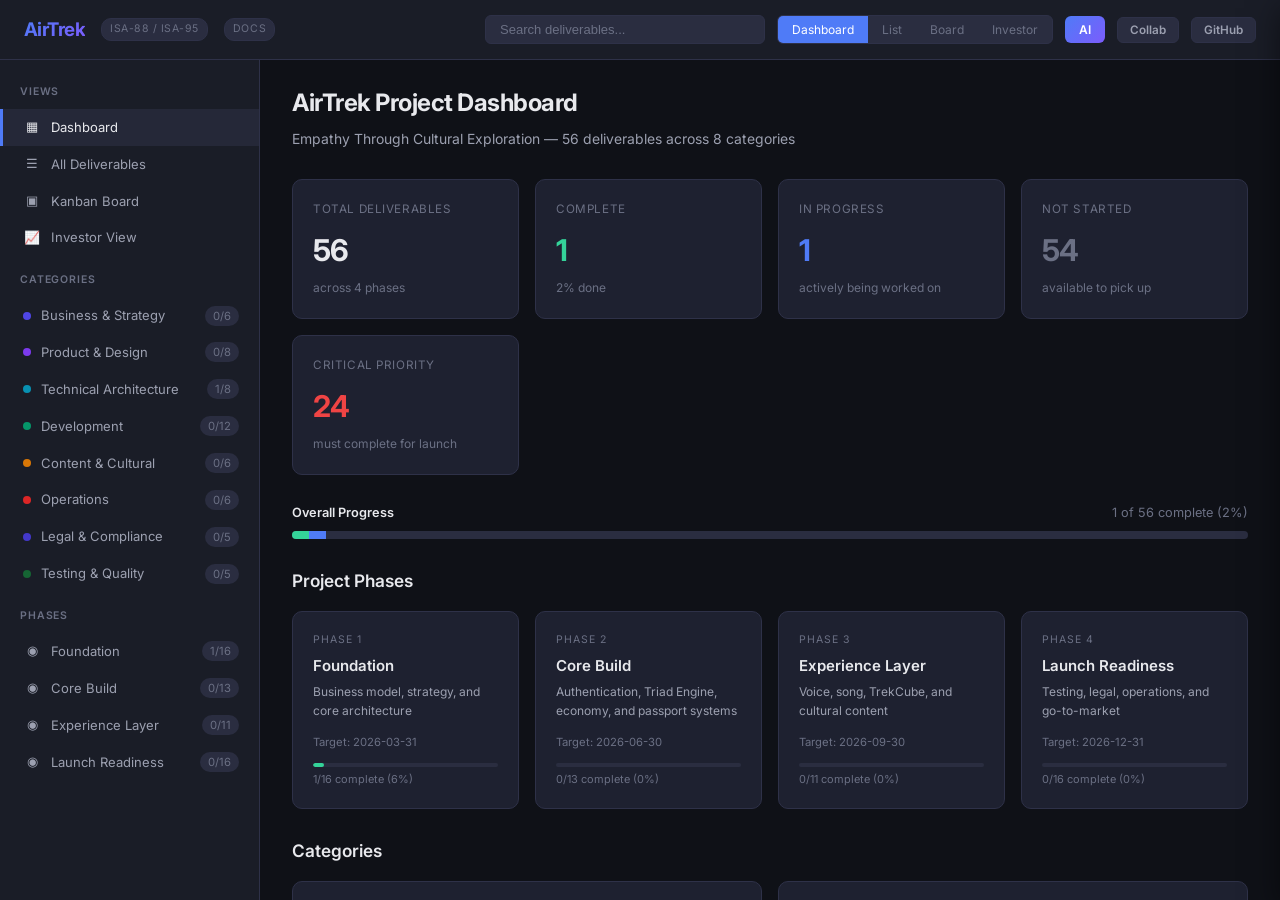
==== commit e68bc2c0: "Add collaborative chat, WebLLM engine, and GitHub reader tools - Collab Chat (collab.js): WebRTC P2P" ====
--- a/app/index.html
+++ b/app/index.html
@@ -9,6 +9,7 @@
   <link href="https://fonts.googleapis.com/css2?family=Inter:wght@400;500;600;700&family=JetBrains+Mono:wght@400;500&display=swap" rel="stylesheet">
   <link rel="stylesheet" href="css/styles.css">
   <link rel="stylesheet" href="css/chat.css">
+  <link rel="stylesheet" href="css/tools.css">
 </head>
 <body>
   <div class="app-container">
@@ -28,6 +29,8 @@
           <button data-view="investor">Investor</button>
         </div>
         <button class="chat-toggle-btn" id="chatToggle" title="AI Assistant">AI</button>
+        <button class="tool-btn" id="collabToggle" title="Collaborative Chat">Collab</button>
+        <button class="tool-btn" id="githubToggle" title="GitHub Reader">GitHub</button>
       </div>
     </header>
 
@@ -75,7 +78,91 @@
     <div class="chat-status" id="chatStatus">Ready</div>
   </div>
 
+  <!-- Collab Chat Panel -->
+  <div class="tool-panel" id="collabPanel">
+    <div class="tool-panel-header">
+      <span class="tool-panel-title">Collab Chat</span>
+      <span class="tool-panel-badge collab-badge">P2P</span>
+      <button class="tool-panel-close" id="collabClose">&times;</button>
+    </div>
+
+    <div class="collab-tabs">
+      <button class="collab-tab active" data-tab="collabChatPane">Chat</button>
+      <button class="collab-tab" data-tab="collabConnectPane">Connect</button>
+    </div>
+
+    <!-- Chat Pane -->
+    <div class="collab-tab-pane active" id="collabChatPane">
+      <div class="collab-name-row">
+        <span class="collab-name-label">Name:</span>
+        <input type="text" class="collab-name-input" id="collabName" placeholder="Your display name">
+      </div>
+      <div class="collab-users" id="collabUsers"></div>
+      <div class="collab-messages" id="collabMessages"></div>
+      <div class="collab-input-area">
+        <input type="text" class="collab-input" id="collabInput" placeholder="Type a message...">
+        <button class="collab-send" id="collabSend">Send</button>
+      </div>
+    </div>
+
+    <!-- Connect Pane (WebRTC) -->
+    <div class="collab-tab-pane" id="collabConnectPane">
+      <div class="collab-connect">
+        <div class="collab-connect-section">
+          <h4>Create a Room</h4>
+          <p>Generate an offer code and share it with a peer to connect directly via WebRTC.</p>
+          <button class="collab-connect-btn" id="collabCreate">Create Room</button>
+          <textarea id="collabOffer" placeholder="Offer code will appear here..." style="display:none"></textarea>
+        </div>
+        <div class="collab-connect-section">
+          <h4>Join a Room</h4>
+          <p>Paste the offer code from the host, then click Join. Share the answer code back.</p>
+          <textarea id="collabAnswer" placeholder="Paste offer code here, or answer code will appear..."></textarea>
+          <button class="collab-connect-btn" id="collabJoin">Join Room</button>
+        </div>
+        <div class="collab-connect-section">
+          <h4>Accept Answer</h4>
+          <p>If you are the host, paste the answer code from the joiner to complete the connection.</p>
+          <button class="collab-connect-btn" id="collabAccept">Accept Answer</button>
+        </div>
+      </div>
+    </div>
+
+    <div class="collab-status" id="collabStatus">Initializing...</div>
+  </div>
+
+  <!-- GitHub Reader Panel -->
+  <div class="tool-panel" id="githubPanel">
+    <div class="tool-panel-header">
+      <span class="tool-panel-title">GitHub Reader</span>
+      <span class="tool-panel-badge gh-badge">API</span>
+      <button class="tool-panel-close" id="githubClose">&times;</button>
+    </div>
+    <div class="gh-body">
+      <div class="gh-input-bar">
+        <input type="text" class="gh-repo-input" id="ghRepoInput"
+               placeholder="owner/repo or GitHub URL" value="teslasolar/AirTrekDeliverables">
+        <button class="gh-load-btn" id="ghLoadBtn">Load</button>
+      </div>
+      <div class="gh-repo-header" id="ghRepoHeader" style="display:none">
+        <div class="gh-repo-name" id="ghRepoName"></div>
+        <div class="gh-repo-meta" id="ghRepoMeta"></div>
+        <div class="gh-repo-desc" id="ghRepoDesc"></div>
+      </div>
+      <div class="gh-breadcrumb" id="ghBreadcrumb" style="display:none"></div>
+      <div class="gh-file-list" id="ghFileList"></div>
+      <div class="gh-file-viewer" id="ghFileViewer">
+        <div class="gh-file-info" id="ghFileInfo"></div>
+        <pre class="gh-code" id="ghCode"></pre>
+      </div>
+    </div>
+    <div class="gh-status" id="ghStatus">Enter a repository to browse</div>
+  </div>
+
   <script src="js/app.js"></script>
   <script src="js/chat.js"></script>
+  <script src="js/webllm.js"></script>
+  <script src="js/collab.js"></script>
+  <script src="js/github.js"></script>
 </body>
 </html>
--- a/app/css/tools.css
+++ b/app/css/tools.css
@@ -0,0 +1,362 @@
+/* ============================================================
+   AIRTREK — Tool Panel Styles
+   Collab Chat, GitHub Reader, WebLLM controls
+   ============================================================ */
+
+/* --- Shared Toggle Buttons (top bar) --- */
+.tool-btn {
+  background: var(--bg-accent);
+  border: 1px solid var(--border);
+  color: var(--text-secondary);
+  padding: 5px 12px;
+  border-radius: var(--radius-sm);
+  font-size: 0.78rem;
+  font-weight: 600;
+  cursor: pointer;
+  font-family: var(--font-sans);
+  transition: all var(--transition);
+  white-space: nowrap;
+}
+.tool-btn:hover {
+  border-color: var(--border-light);
+  color: var(--text-primary);
+  background: var(--bg-hover);
+}
+
+/* --- Shared Tool Panel --- */
+.tool-panel {
+  position: fixed;
+  top: 0; right: 0;
+  width: 460px; max-width: 95vw;
+  height: 100vh;
+  background: var(--bg-secondary);
+  border-left: 1px solid var(--border);
+  z-index: 250;
+  display: none;
+  flex-direction: column;
+  box-shadow: -4px 0 30px rgba(0,0,0,0.5);
+  transform: translateX(100%);
+  transition: transform 0.25s ease;
+}
+.tool-panel.open {
+  display: flex;
+  transform: translateX(0);
+}
+
+.tool-panel-header {
+  display: flex; align-items: center; gap: 10px;
+  padding: 14px 18px;
+  border-bottom: 1px solid var(--border);
+  background: var(--bg-card);
+  flex-shrink: 0;
+}
+.tool-panel-title {
+  font-weight: 600; font-size: 0.95rem; flex: 1;
+}
+.tool-panel-badge {
+  font-size: 0.63rem; padding: 2px 7px; border-radius: 8px;
+  text-transform: uppercase; letter-spacing: 0.05em; font-weight: 600;
+}
+.tool-panel-close {
+  background: none; border: none; color: var(--text-muted);
+  cursor: pointer; font-size: 1.2rem; padding: 2px 6px; line-height: 1;
+}
+.tool-panel-close:hover { color: var(--text-primary); }
+
+/* =============================================
+   COLLAB CHAT
+   ============================================= */
+.collab-badge { background: rgba(52,211,153,0.15); color: var(--accent-green); }
+
+/* --- Tabs --- */
+.collab-tabs {
+  display: flex; border-bottom: 1px solid var(--border);
+  background: var(--bg-card); flex-shrink: 0;
+}
+.collab-tab {
+  flex: 1; padding: 9px 0; text-align: center;
+  font-size: 0.8rem; color: var(--text-muted);
+  cursor: pointer; border-bottom: 2px solid transparent;
+  transition: all var(--transition); font-weight: 500;
+  background: none; border-top: none; border-left: none; border-right: none;
+  font-family: var(--font-sans);
+}
+.collab-tab:hover { color: var(--text-secondary); background: var(--bg-hover); }
+.collab-tab.active { color: var(--accent-green); border-bottom-color: var(--accent-green); }
+
+.collab-tab-pane { display: none; flex: 1; flex-direction: column; overflow: hidden; }
+.collab-tab-pane.active { display: flex; }
+
+/* --- Name input --- */
+.collab-name-row {
+  display: flex; gap: 8px; padding: 10px 16px;
+  border-bottom: 1px solid var(--border); flex-shrink: 0;
+}
+.collab-name-input {
+  flex: 1; background: var(--bg-accent); border: 1px solid var(--border);
+  border-radius: var(--radius-sm); padding: 6px 10px;
+  color: var(--text-primary); font-size: 0.83rem;
+  font-family: var(--font-sans); outline: none;
+}
+.collab-name-input:focus { border-color: var(--accent-green); }
+.collab-name-label {
+  font-size: 0.73rem; color: var(--text-muted); align-self: center;
+  white-space: nowrap;
+}
+
+/* --- Users list --- */
+.collab-users {
+  padding: 8px 16px; border-bottom: 1px solid var(--border);
+  display: flex; gap: 12px; flex-wrap: wrap; flex-shrink: 0;
+}
+.collab-user {
+  display: flex; align-items: center; gap: 5px;
+  font-size: 0.78rem; color: var(--text-secondary);
+}
+.collab-user.self { color: var(--accent-green); font-weight: 500; }
+.collab-user-dot {
+  width: 7px; height: 7px; border-radius: 50%; flex-shrink: 0;
+}
+.collab-user-dot.online { background: var(--accent-green); }
+.collab-user-dot.offline { background: var(--text-muted); }
+
+/* --- Messages --- */
+.collab-messages {
+  flex: 1; overflow-y: auto; padding: 12px 16px;
+  display: flex; flex-direction: column; gap: 8px;
+}
+.collab-msg {
+  padding: 8px 12px; border-radius: 10px; max-width: 88%;
+}
+.collab-msg.self {
+  align-self: flex-end;
+  background: var(--accent-green);
+  color: #0a2e1c;
+  border-bottom-right-radius: 3px;
+}
+.collab-msg.peer {
+  align-self: flex-start;
+  background: var(--bg-card);
+  border: 1px solid var(--border);
+  border-bottom-left-radius: 3px;
+}
+.collab-msg.system {
+  align-self: center; max-width: 100%;
+  background: rgba(6,182,212,0.08);
+  border: 1px solid rgba(6,182,212,0.2);
+  color: var(--text-secondary);
+  font-size: 0.78rem; text-align: center;
+  border-radius: 8px;
+}
+.collab-msg-header {
+  display: flex; justify-content: space-between; gap: 12px;
+  margin-bottom: 3px;
+}
+.collab-msg-name {
+  font-size: 0.7rem; font-weight: 600; text-transform: uppercase;
+  letter-spacing: 0.04em;
+}
+.collab-msg.self .collab-msg-name { color: #0a4025; }
+.collab-msg.peer .collab-msg-name { color: var(--accent-blue); }
+.collab-msg-time { font-size: 0.65rem; opacity: 0.6; }
+.collab-msg-body { font-size: 0.85rem; line-height: 1.4; word-wrap: break-word; }
+
+/* --- Chat input --- */
+.collab-input-area {
+  display: flex; gap: 8px; padding: 12px 16px;
+  border-top: 1px solid var(--border);
+  background: var(--bg-card); flex-shrink: 0;
+}
+.collab-input {
+  flex: 1; background: var(--bg-accent); border: 1px solid var(--border);
+  border-radius: var(--radius-sm); padding: 8px 12px;
+  color: var(--text-primary); font-size: 0.85rem;
+  font-family: var(--font-sans); outline: none;
+}
+.collab-input:focus { border-color: var(--accent-green); }
+.collab-send {
+  background: var(--accent-green); border: none; color: #0a2e1c;
+  padding: 8px 16px; border-radius: var(--radius-sm);
+  font-size: 0.83rem; font-weight: 600; cursor: pointer;
+  font-family: var(--font-sans);
+}
+.collab-send:hover { opacity: 0.9; }
+.collab-status {
+  font-size: 0.68rem; padding: 4px 16px; text-align: center;
+  color: var(--text-muted); flex-shrink: 0;
+  border-top: 1px solid var(--border); background: var(--bg-card);
+}
+.collab-status.ready { color: var(--accent-green); }
+.collab-status.error { color: var(--accent-red); }
+.collab-status.loading { color: var(--accent-orange); }
+
+/* --- Connect tab (WebRTC) --- */
+.collab-connect {
+  padding: 16px; overflow-y: auto; flex: 1;
+}
+.collab-connect h4 {
+  font-size: 0.85rem; margin-bottom: 6px; color: var(--text-primary);
+}
+.collab-connect p {
+  font-size: 0.78rem; color: var(--text-muted); margin-bottom: 12px; line-height: 1.5;
+}
+.collab-connect-btn {
+  background: var(--accent-blue); border: none; color: white;
+  padding: 8px 18px; border-radius: var(--radius-sm);
+  font-size: 0.83rem; font-weight: 500; cursor: pointer;
+  font-family: var(--font-sans); margin-bottom: 12px;
+}
+.collab-connect-btn:hover { opacity: 0.9; }
+.collab-connect textarea {
+  width: 100%; min-height: 80px; background: var(--bg-accent);
+  border: 1px solid var(--border); border-radius: var(--radius-sm);
+  color: var(--text-primary); font-family: var(--font-mono);
+  font-size: 0.73rem; padding: 8px; margin-bottom: 12px;
+  resize: vertical; outline: none;
+}
+.collab-connect textarea:focus { border-color: var(--accent-blue); }
+.collab-connect-section {
+  margin-bottom: 20px; padding-bottom: 16px;
+  border-bottom: 1px solid var(--border);
+}
+
+/* =============================================
+   GITHUB READER
+   ============================================= */
+.gh-badge { background: rgba(79,123,247,0.15); color: var(--accent-blue); }
+
+.gh-body { flex: 1; display: flex; flex-direction: column; overflow: hidden; }
+
+/* --- Repo input bar --- */
+.gh-input-bar {
+  display: flex; gap: 8px; padding: 12px 16px;
+  border-bottom: 1px solid var(--border); flex-shrink: 0;
+}
+.gh-repo-input {
+  flex: 1; background: var(--bg-accent); border: 1px solid var(--border);
+  border-radius: var(--radius-sm); padding: 7px 12px;
+  color: var(--text-primary); font-size: 0.83rem;
+  font-family: var(--font-mono); outline: none;
+}
+.gh-repo-input:focus { border-color: var(--accent-blue); }
+.gh-repo-input::placeholder { color: var(--text-muted); }
+.gh-load-btn {
+  background: var(--accent-blue); border: none; color: white;
+  padding: 7px 16px; border-radius: var(--radius-sm);
+  font-size: 0.83rem; font-weight: 500; cursor: pointer;
+  font-family: var(--font-sans); white-space: nowrap;
+}
+.gh-load-btn:hover { opacity: 0.9; }
+
+/* --- Repo header --- */
+.gh-repo-header {
+  padding: 12px 16px; border-bottom: 1px solid var(--border); flex-shrink: 0;
+}
+.gh-repo-name { font-weight: 600; font-size: 0.95rem; margin-bottom: 4px; }
+.gh-repo-meta { display: flex; gap: 10px; flex-wrap: wrap; }
+.gh-repo-stat {
+  font-size: 0.73rem; color: var(--text-muted);
+  background: var(--bg-accent); padding: 2px 8px;
+  border-radius: 8px; border: 1px solid var(--border);
+}
+.gh-repo-desc {
+  font-size: 0.8rem; color: var(--text-secondary);
+  margin-top: 6px; line-height: 1.4;
+}
+
+/* --- Breadcrumb --- */
+.gh-breadcrumb {
+  padding: 8px 16px; border-bottom: 1px solid var(--border);
+  font-size: 0.78rem; display: flex; align-items: center;
+  gap: 4px; flex-shrink: 0; flex-wrap: wrap;
+  background: var(--bg-card);
+}
+.gh-crumb {
+  color: var(--accent-blue); cursor: pointer;
+}
+.gh-crumb:hover { text-decoration: underline; }
+.gh-crumb.current { color: var(--text-primary); cursor: default; }
+.gh-crumb.current:hover { text-decoration: none; }
+.gh-crumb-sep { color: var(--text-muted); }
+.gh-back-btn {
+  background: none; border: none; color: var(--text-muted);
+  cursor: pointer; font-size: 0.85rem; padding: 2px 6px;
+  margin-right: 4px;
+}
+.gh-back-btn:hover { color: var(--text-primary); }
+
+/* --- File list --- */
+.gh-file-list {
+  flex: 1; overflow-y: auto;
+}
+.gh-file-row {
+  display: flex; align-items: center; gap: 10px;
+  padding: 9px 16px;
+  border-bottom: 1px solid var(--border);
+  cursor: pointer; transition: background var(--transition);
+  font-size: 0.85rem;
+}
+.gh-file-row:hover { background: var(--bg-hover); }
+.gh-file-icon { font-size: 0.85rem; flex-shrink: 0; width: 20px; text-align: center; }
+.gh-file-name { flex: 1; color: var(--text-primary); }
+.gh-file-size { font-size: 0.73rem; color: var(--text-muted); font-family: var(--font-mono); }
+
+/* --- File viewer --- */
+.gh-file-viewer {
+  flex: 1; overflow-y: auto; display: none;
+}
+.gh-file-info {
+  display: flex; gap: 16px; padding: 8px 16px;
+  border-bottom: 1px solid var(--border);
+  font-size: 0.73rem; color: var(--text-muted);
+  background: var(--bg-card); flex-shrink: 0;
+}
+.gh-code {
+  margin: 0; padding: 0; font-family: var(--font-mono);
+  font-size: 0.8rem; line-height: 1.55; background: var(--bg-primary);
+  overflow-x: auto;
+}
+.gh-code-line {
+  display: flex; padding: 0 16px;
+}
+.gh-code-line:hover { background: rgba(255,255,255,0.02); }
+.gh-line-num {
+  color: var(--text-muted); min-width: 45px; text-align: right;
+  padding-right: 16px; user-select: none; flex-shrink: 0;
+  border-right: 1px solid var(--border);
+  margin-right: 16px;
+}
+.gh-line-code {
+  white-space: pre; color: var(--text-secondary);
+}
+.gh-truncated {
+  padding: 12px 16px; color: var(--text-muted);
+  font-style: italic; text-align: center;
+  border-top: 1px solid var(--border);
+}
+.gh-loading {
+  padding: 40px; text-align: center; color: var(--text-muted);
+}
+.gh-error {
+  padding: 20px 16px; color: var(--accent-red);
+  font-size: 0.85rem;
+}
+.gh-binary-notice {
+  padding: 40px; text-align: center; color: var(--text-muted);
+}
+.gh-image-preview { max-width: 100%; padding: 16px; }
+
+/* --- Status --- */
+.gh-status {
+  font-size: 0.68rem; padding: 4px 16px; text-align: center;
+  color: var(--text-muted); flex-shrink: 0;
+  border-top: 1px solid var(--border); background: var(--bg-card);
+}
+.gh-status.ready { color: var(--accent-green); }
+.gh-status.error { color: var(--accent-red); }
+.gh-status.loading { color: var(--accent-orange); }
+
+/* --- Responsive --- */
+@media (max-width: 768px) {
+  .tool-panel { width: 100vw; }
+}
